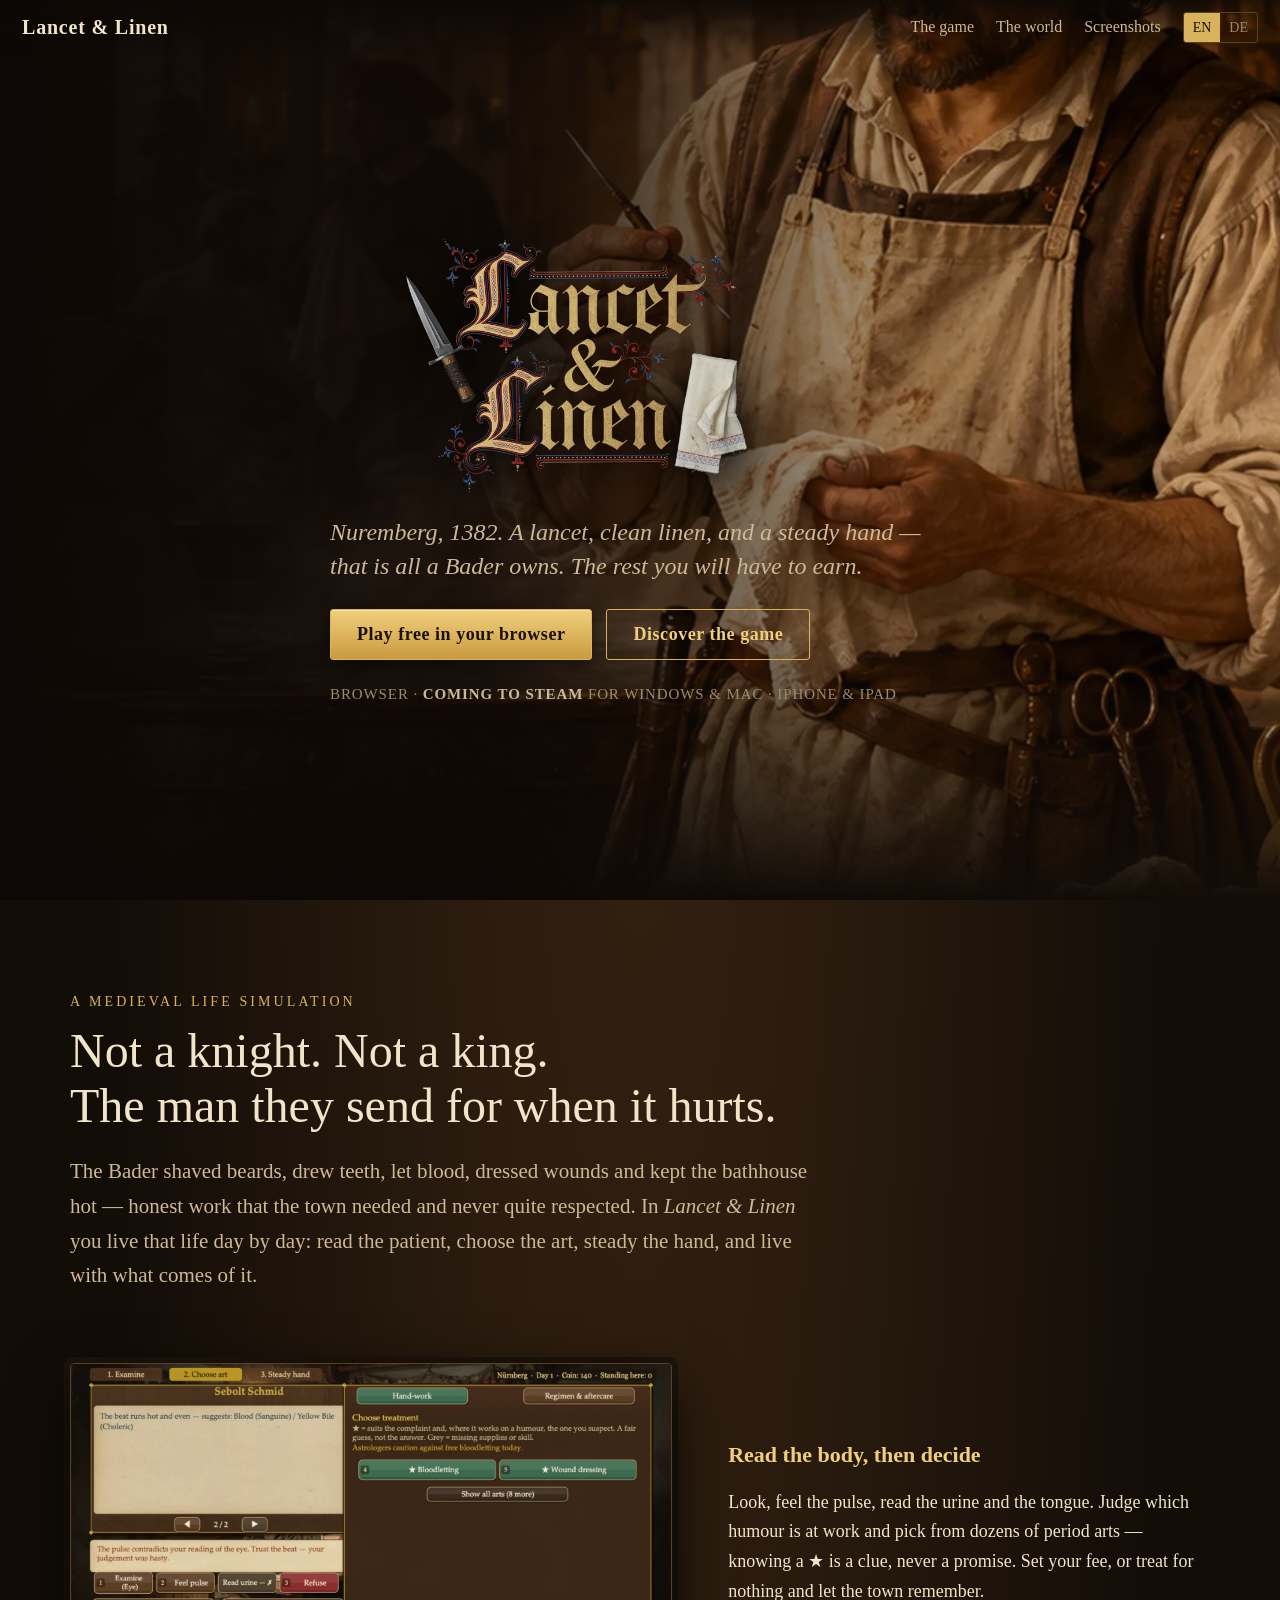
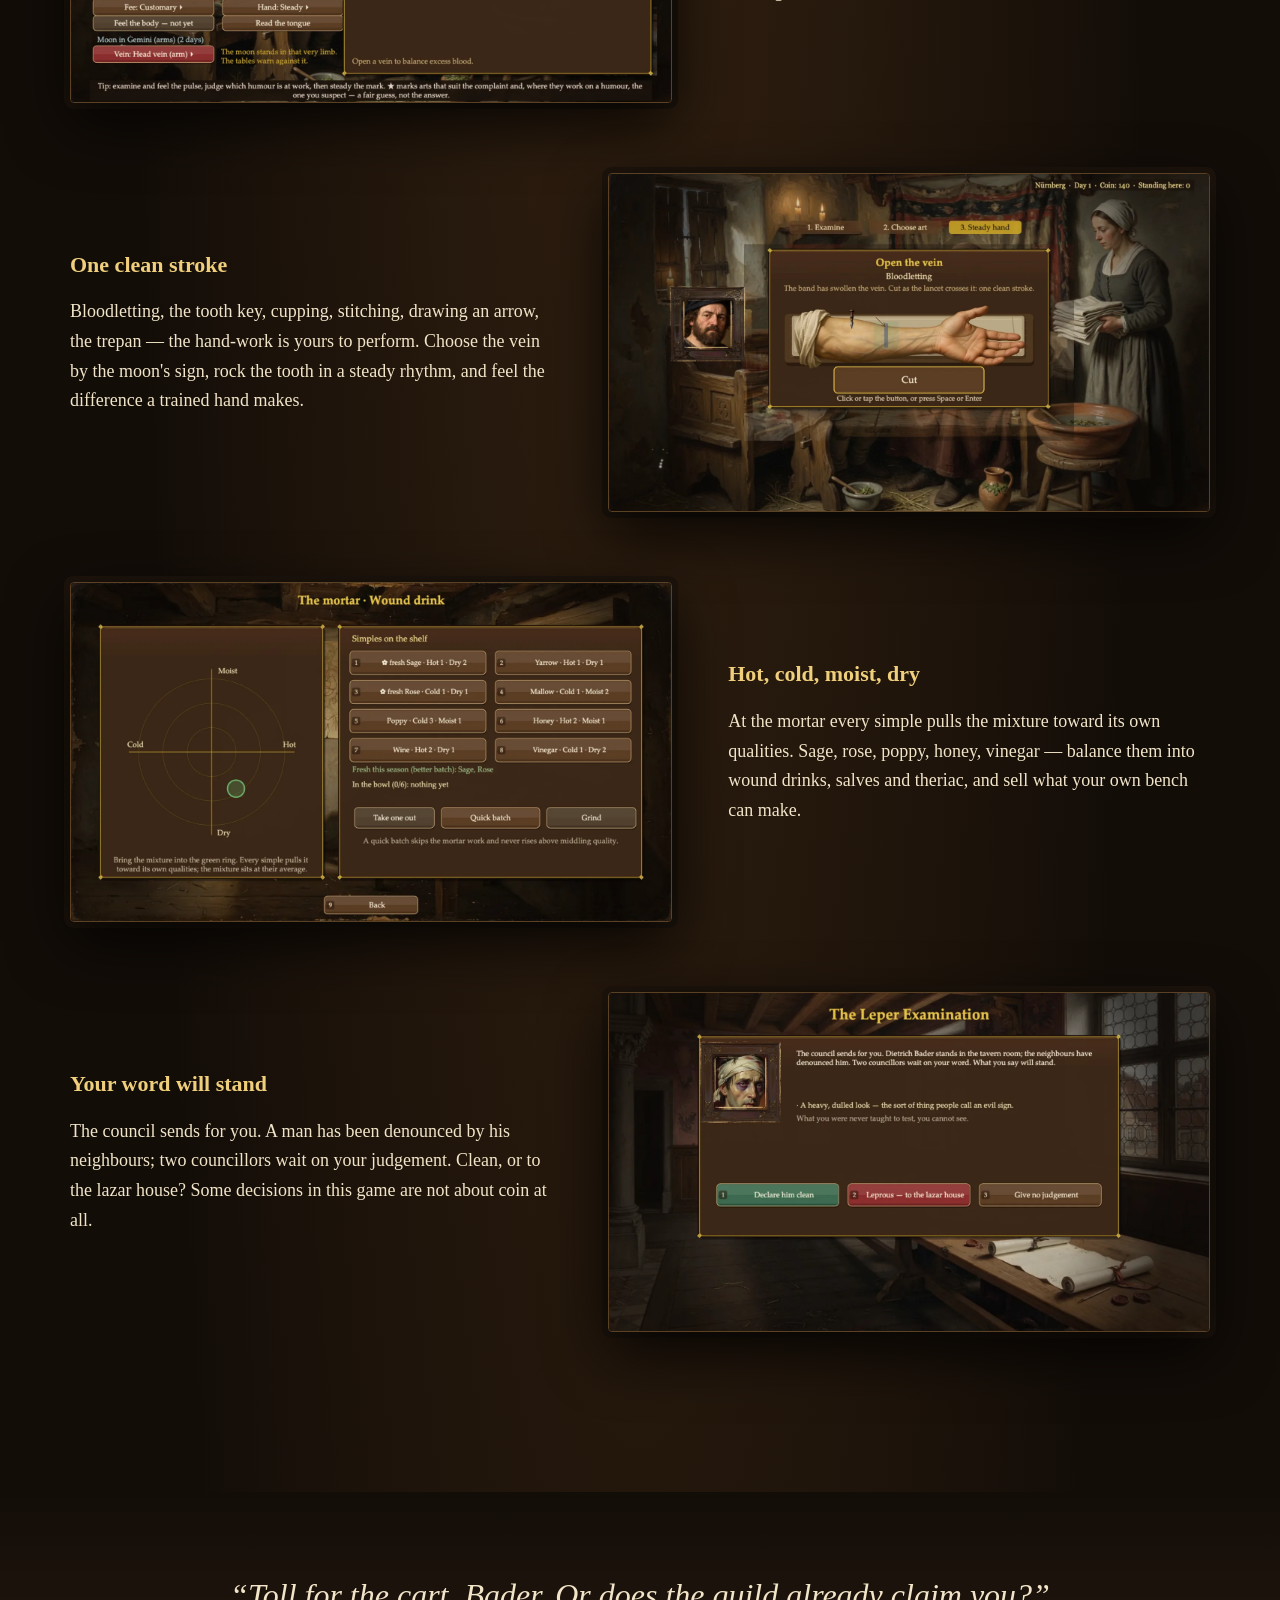
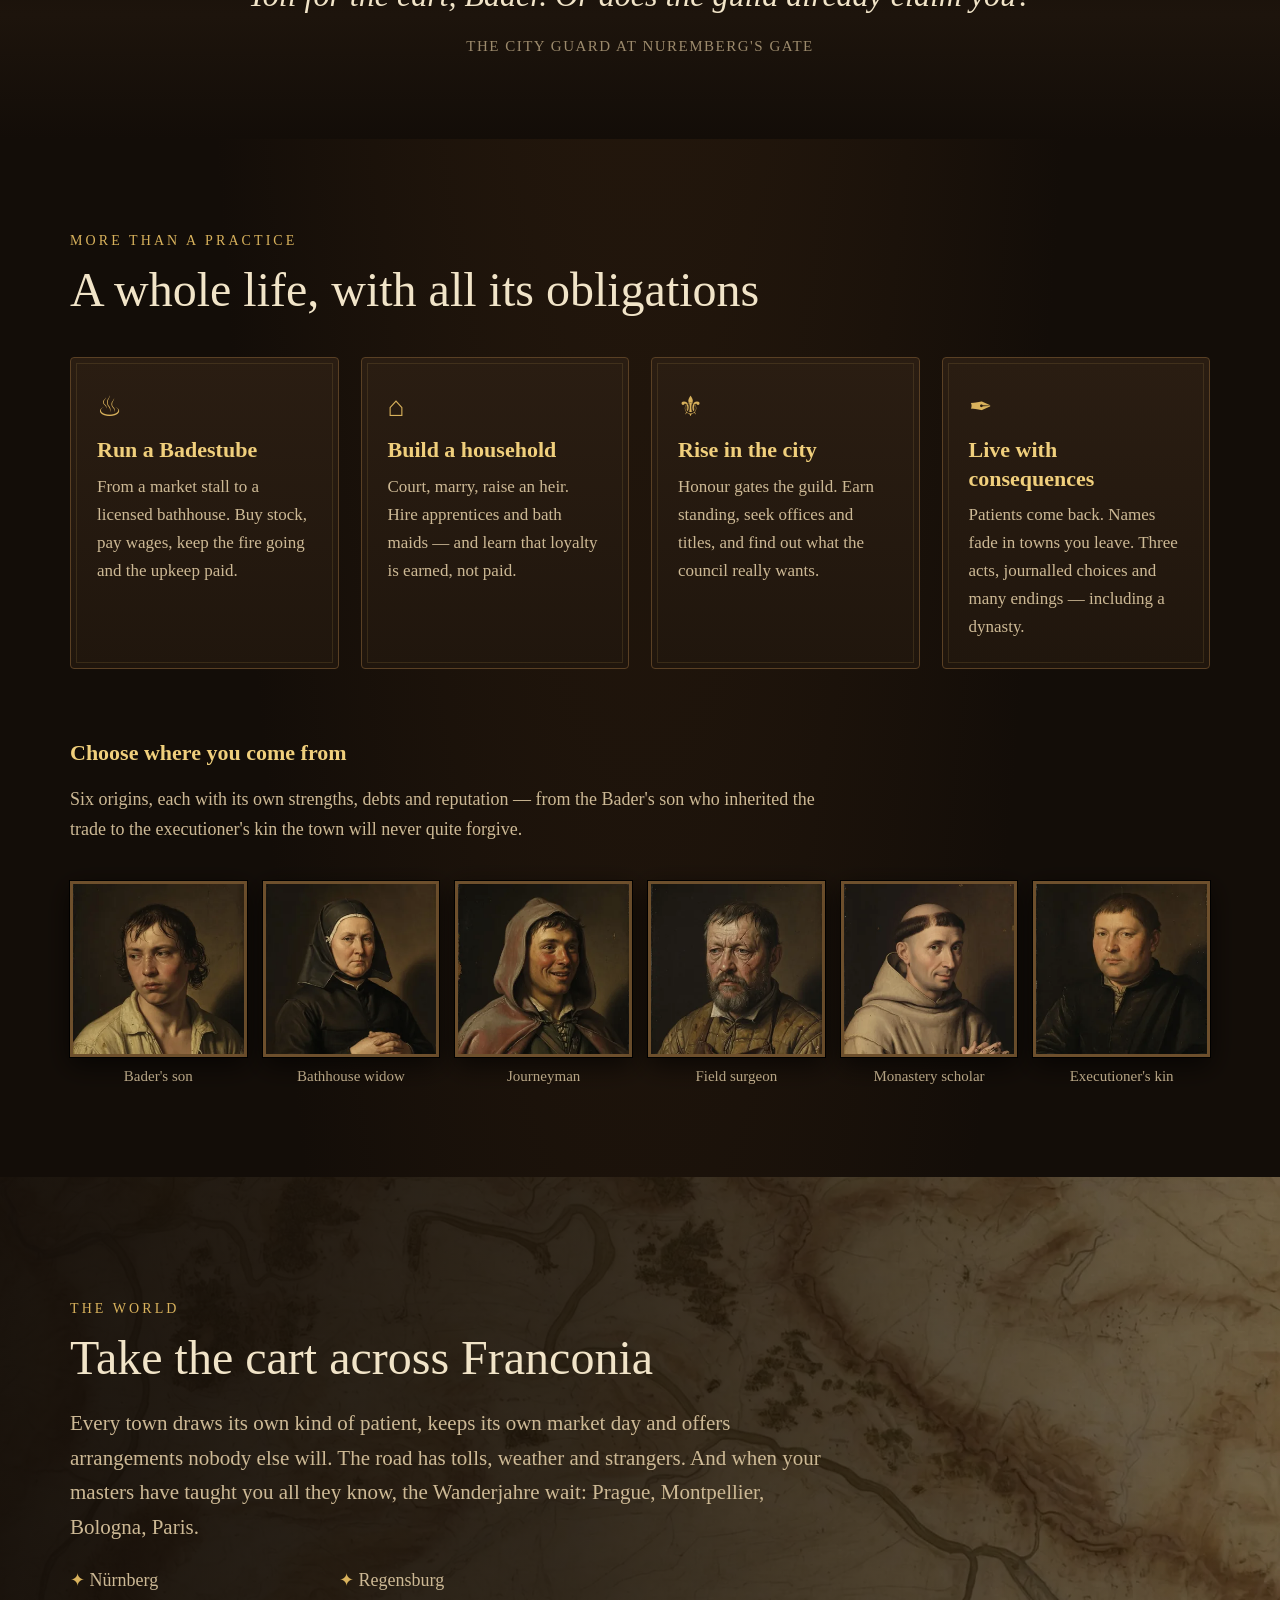
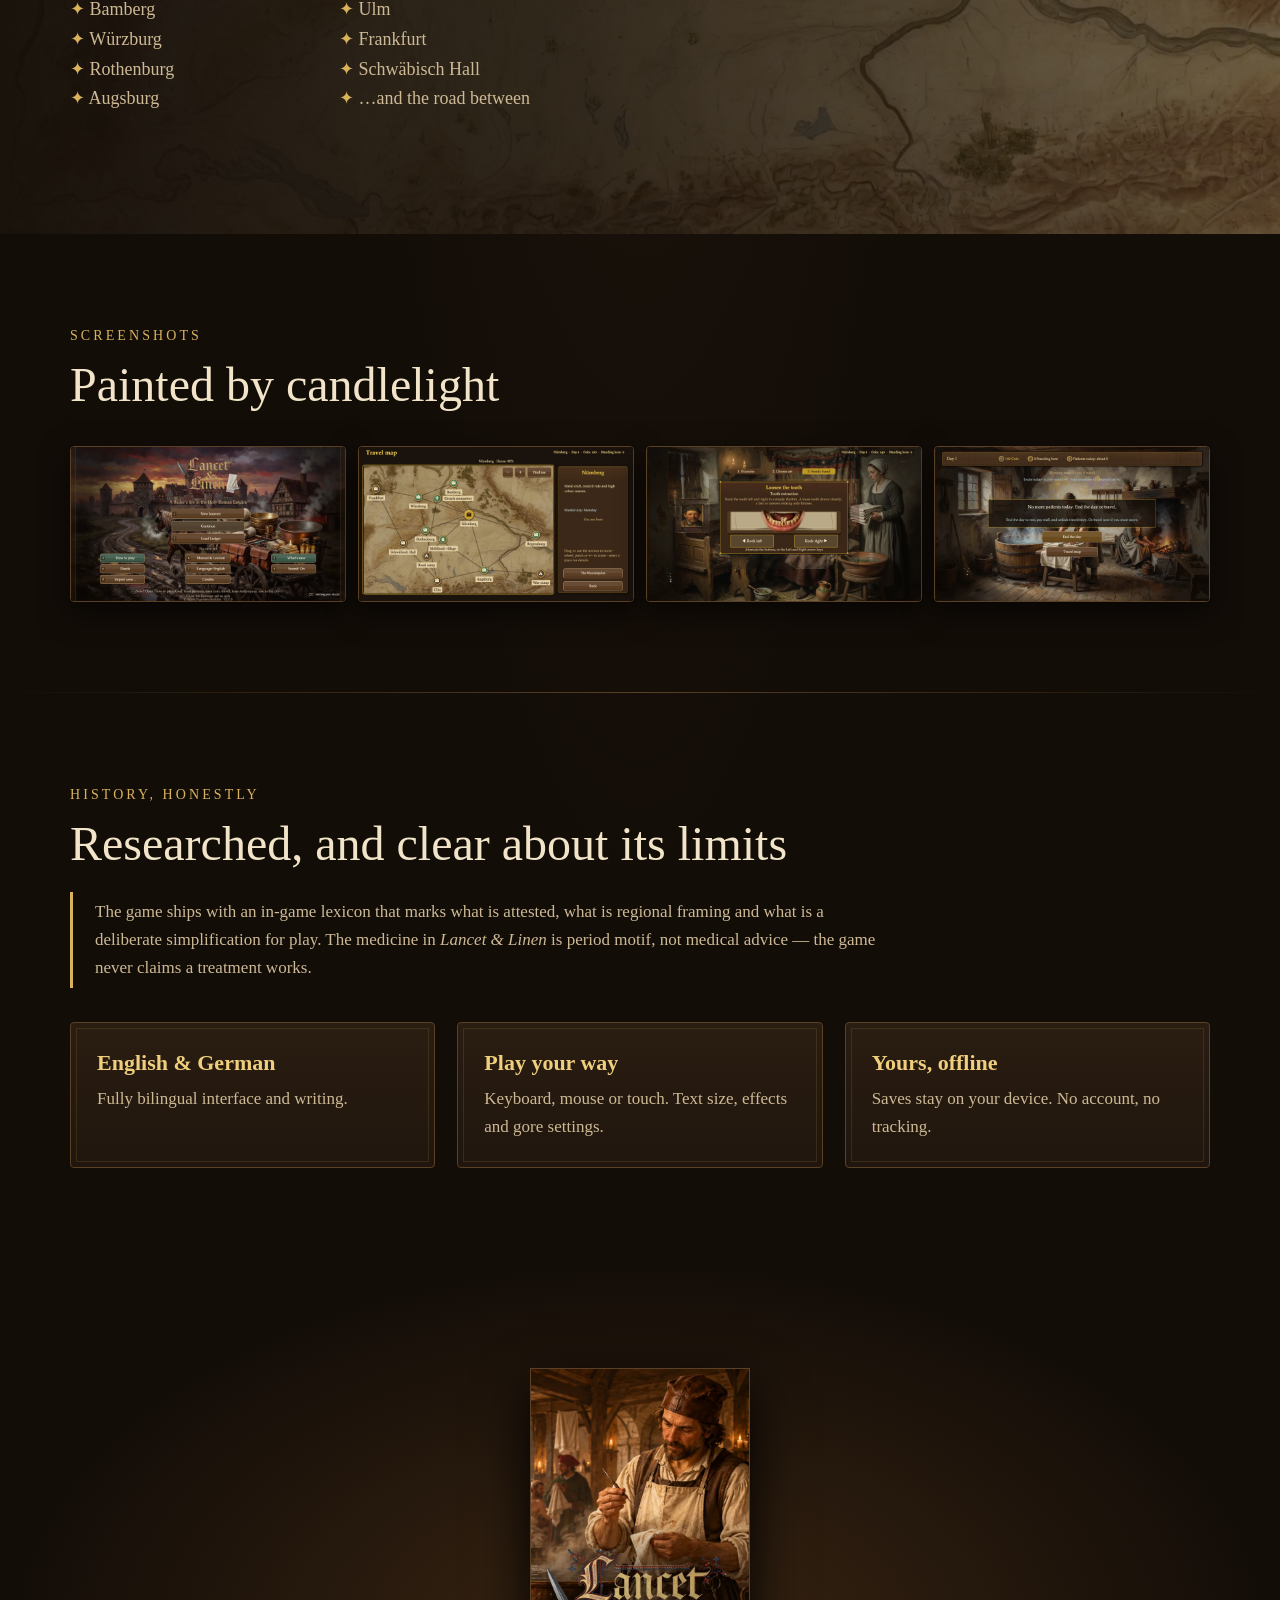
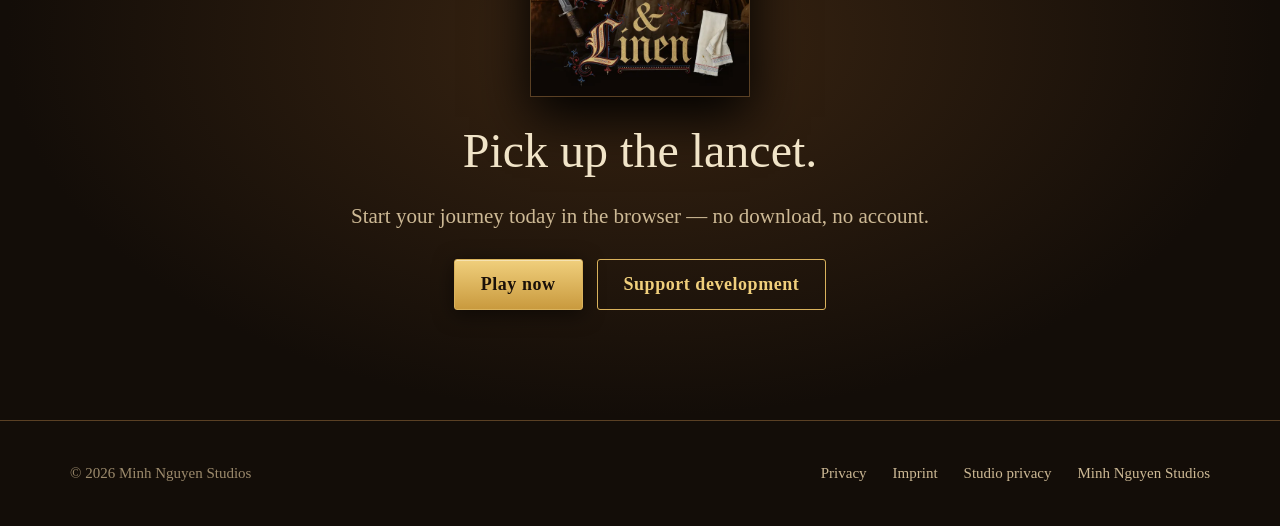
==== index.html @ 542e6963 "Lancet & Linen website: bilingual landing page, privacy, screenshots" ====
<!doctype html>
<html lang="en">
<head>
<meta charset="utf-8">
<meta name="viewport" content="width=device-width,initial-scale=1">
<title>Lancet &amp; Linen — A Bader's life in the Holy Roman Empire</title>
<meta name="description" content="Lancet & Linen is a medieval life and business simulation. Treat patients as a barber-surgeon in 1382, run a bathhouse, travel Franconia, build a household and rise in the city.">
<meta name="theme-color" content="#130d08">
<link rel="canonical" href="https://minh.systems/lancetlinengame/">
<link rel="alternate" hreflang="en" href="https://minh.systems/lancetlinengame/">
<link rel="alternate" hreflang="de" href="https://minh.systems/lancetlinengame/?lang=de">
<meta property="og:type" content="website">
<meta property="og:title" content="Lancet & Linen">
<meta property="og:description" content="A Bader's life in the Holy Roman Empire, 1382. Lancet, linen and a steady hand.">
<meta property="og:image" content="https://minh.systems/lancetlinengame/img/og.jpg">
<meta name="twitter:card" content="summary_large_image">
<link rel="icon" href="favicon.png">
<link rel="apple-touch-icon" href="apple-touch-icon.png">
<link rel="stylesheet" href="style.css">
<script type="application/ld+json">{"@context":"https://schema.org","@type":"VideoGame","name":"Lancet & Linen","alternateName":"Lanzett & Leinen","genre":["Simulation","Strategy"],"gamePlatform":["Web browser","Windows","macOS","iOS"],"inLanguage":["en","de"],"url":"https://minh.systems/lancetlinengame/","image":"https://minh.systems/lancetlinengame/img/og.jpg","author":{"@type":"Organization","name":"Minh Nguyen Studios"}}</script>
<script>(function(){var q=new URLSearchParams(location.search).get('lang');var s=null;try{s=localStorage.getItem('ll-lang')}catch(e){}var l=q||s||((navigator.language||'en').slice(0,2)==='de'?'de':'en');document.documentElement.lang=l==='de'?'de':'en';})();</script>
</head>
<body>

<nav class="nav" id="nav">
  <a class="brand" href="#top">Lancet &amp; Linen</a>
  <a class="l" href="#game"><span data-l="en">The game</span><span data-l="de">Das Spiel</span></a>
  <a class="l" href="#world"><span data-l="en">The world</span><span data-l="de">Die Welt</span></a>
  <a class="l" href="#gallery"><span data-l="en">Screenshots</span><span data-l="de">Bilder</span></a>
  <div class="lang" role="group" aria-label="Language">
    <button type="button" data-set="en">EN</button><button type="button" data-set="de">DE</button>
  </div>
</nav>

<header class="hero" id="top">
  <div class="bg" role="img" aria-label="A barber-surgeon readies his lancet in a steaming medieval bathhouse"></div>
  <div class="wrap">
    <div class="inner">
      <h1 style="margin:0"><img class="logo" src="img/logo.webp" alt="Lancet &amp; Linen" width="900" height="506"></h1>
      <p class="tag">
        <span data-l="en">Nuremberg, 1382. A lancet, clean linen, and a steady hand — that is all a Bader owns. The rest you will have to earn.</span>
        <span data-l="de">Nürnberg, 1382. Ein Lanzett, sauberes Leinen und eine ruhige Hand — mehr besitzt ein Bader nicht. Alles andere musst du dir verdienen.</span>
      </p>
      <div class="cta">
        <a class="btn" href="https://lancetlinen.minh.systems/"><span data-l="en">Play free in your browser</span><span data-l="de">Kostenlos im Browser spielen</span></a>
        <a class="btn ghost" href="#game"><span data-l="en">Discover the game</span><span data-l="de">Mehr erfahren</span></a>
      </div>
      <p class="plat"><span data-l="en">Browser · <b>Coming to Steam</b> for Windows &amp; Mac · iPhone &amp; iPad</span><span data-l="de">Browser · <b>Bald auf Steam</b> für Windows &amp; Mac · iPhone &amp; iPad</span></p>
    </div>
  </div>
</header>

<section id="game">
  <div class="wrap">
    <p class="kicker rv"><span data-l="en">A medieval life simulation</span><span data-l="de">Eine mittelalterliche Lebenssimulation</span></p>
    <h2 class="rv"><span data-l="en">Not a knight. Not a king.<br>The man they send for when it hurts.</span><span data-l="de">Kein Ritter. Kein König.<br>Der, nach dem man ruft, wenn es wehtut.</span></h2>
    <p class="lead rv">
      <span data-l="en">The Bader shaved beards, drew teeth, let blood, dressed wounds and kept the bathhouse hot — honest work that the town needed and never quite respected. In <em>Lancet &amp; Linen</em> you live that life day by day: read the patient, choose the art, steady the hand, and live with what comes of it.</span>
      <span data-l="de">Der Bader schor Bärte, zog Zähne, ließ zur Ader, verband Wunden und hielt die Badestube heiß — ehrliche Arbeit, die die Stadt brauchte und nie ganz achtete. In <em>Lanzett &amp; Leinen</em> lebst du dieses Leben Tag für Tag: den Kranken lesen, die Kunst wählen, die Hand ruhig halten — und mit den Folgen leben.</span>
    </p>

    <div class="row">
      <div class="shot rv"><img src="img/shots/treatment.webp" alt="Examining a patient" loading="lazy" width="1600" height="900"></div>
      <div class="rv">
        <h3><span data-l="en">Read the body, then decide</span><span data-l="de">Erst den Körper lesen, dann entscheiden</span></h3>
        <p><span data-l="en">Look, feel the pulse, read the urine and the tongue. Judge which humour is at work and pick from dozens of period arts — knowing a ★ is a clue, never a promise. Set your fee, or treat for nothing and let the town remember.</span><span data-l="de">Schau hin, fühl den Puls, lies Harn und Zunge. Beurteile, welcher Saft wirkt, und wähle aus Dutzenden zeitgenössischer Künste — ein ★ ist ein Hinweis, kein Versprechen. Nenne deinen Lohn oder hilf umsonst, und die Stadt merkt es sich.</span></p>
      </div>
    </div>

    <div class="row flip">
      <div class="shot rv"><img src="img/shots/vein.webp" alt="The bloodletting procedure" loading="lazy" width="1600" height="900"></div>
      <div class="rv">
        <h3><span data-l="en">One clean stroke</span><span data-l="de">Ein sauberer Schnitt</span></h3>
        <p><span data-l="en">Bloodletting, the tooth key, cupping, stitching, drawing an arrow, the trepan — the hand-work is yours to perform. Choose the vein by the moon's sign, rock the tooth in a steady rhythm, and feel the difference a trained hand makes.</span><span data-l="de">Aderlass, Zahnschlüssel, Schröpfen, Nähen, Pfeilziehen, Trepanation — die Handarbeit führst du selbst aus. Wähle die Ader nach dem Stand des Mondes, wiege den Zahn im ruhigen Takt und spüre, was eine geübte Hand ausmacht.</span></p>
      </div>
    </div>

    <div class="row">
      <div class="shot rv"><img src="img/shots/mortar.webp" alt="Mixing a remedy at the mortar" loading="lazy" width="1600" height="900"></div>
      <div class="rv">
        <h3><span data-l="en">Hot, cold, moist, dry</span><span data-l="de">Warm, kalt, feucht, trocken</span></h3>
        <p><span data-l="en">At the mortar every simple pulls the mixture toward its own qualities. Sage, rose, poppy, honey, vinegar — balance them into wound drinks, salves and theriac, and sell what your own bench can make.</span><span data-l="de">Am Mörser zieht jedes Kraut die Mischung zu seinen eigenen Qualitäten. Salbei, Rose, Mohn, Honig, Essig — bring sie ins Gleichgewicht zu Wundtrank, Salbe und Theriak und verkaufe, was deine eigene Bank hergibt.</span></p>
      </div>
    </div>

    <div class="row flip">
      <div class="shot rv"><img src="img/shots/leper.webp" alt="The leper examination" loading="lazy" width="1600" height="900"></div>
      <div class="rv">
        <h3><span data-l="en">Your word will stand</span><span data-l="de">Dein Wort wird gelten</span></h3>
        <p><span data-l="en">The council sends for you. A man has been denounced by his neighbours; two councillors wait on your judgement. Clean, or to the lazar house? Some decisions in this game are not about coin at all.</span><span data-l="de">Der Rat lässt dich holen. Die Nachbarn haben einen Mann angezeigt; zwei Ratsherren warten auf dein Urteil. Rein — oder ins Siechenhaus? Manche Entscheidungen in diesem Spiel haben mit Münzen nichts zu tun.</span></p>
      </div>
    </div>
  </div>
</section>

<div class="quote">
  <div class="wrap rv">
    <p><span data-l="en">“Toll for the cart, Bader. Or does the guild already claim you?”</span><span data-l="de">„Zoll für den Karren, Bader. Oder hat dich die Zunft schon?“</span></p>
    <cite><span data-l="en">The city guard at Nuremberg's gate</span><span data-l="de">Die Stadtwache am Nürnberger Tor</span></cite>
  </div>
</div>

<section>
  <div class="wrap">
    <p class="kicker rv"><span data-l="en">More than a practice</span><span data-l="de">Mehr als eine Praxis</span></p>
    <h2 class="rv"><span data-l="en">A whole life, with all its obligations</span><span data-l="de">Ein ganzes Leben, mit allen Pflichten</span></h2>
    <div class="pillars">
      <div class="pillar rv"><div class="ic">♨</div><h3><span data-l="en">Run a Badestube</span><span data-l="de">Führe eine Badestube</span></h3><p><span data-l="en">From a market stall to a licensed bathhouse. Buy stock, pay wages, keep the fire going and the upkeep paid.</span><span data-l="de">Vom Marktstand zur zugelassenen Badestube. Ware kaufen, Löhne zahlen, das Feuer am Brennen und die Unterhaltskosten im Griff halten.</span></p></div>
      <div class="pillar rv"><div class="ic">⌂</div><h3><span data-l="en">Build a household</span><span data-l="de">Gründe einen Haushalt</span></h3><p><span data-l="en">Court, marry, raise an heir. Hire apprentices and bath maids — and learn that loyalty is earned, not paid.</span><span data-l="de">Werben, heiraten, einen Erben großziehen. Lehrlinge und Bademägde einstellen — und lernen, dass Treue verdient und nicht bezahlt wird.</span></p></div>
      <div class="pillar rv"><div class="ic">⚜</div><h3><span data-l="en">Rise in the city</span><span data-l="de">Steig in der Stadt auf</span></h3><p><span data-l="en">Honour gates the guild. Earn standing, seek offices and titles, and find out what the council really wants.</span><span data-l="de">Ehre öffnet die Zunft. Gewinne Ansehen, bewirb dich um Ämter und Titel und finde heraus, was der Rat wirklich will.</span></p></div>
      <div class="pillar rv"><div class="ic">✒</div><h3><span data-l="en">Live with consequences</span><span data-l="de">Lebe mit den Folgen</span></h3><p><span data-l="en">Patients come back. Names fade in towns you leave. Three acts, journalled choices and many endings — including a dynasty.</span><span data-l="de">Patienten kommen wieder. Dein Name verblasst in Städten, die du verlässt. Drei Akte, festgehaltene Entscheidungen und viele Enden — bis hin zur Dynastie.</span></p></div>
    </div>

    <h3 class="rv" style="margin-top:70px"><span data-l="en">Choose where you come from</span><span data-l="de">Wähle, woher du kommst</span></h3>
    <p class="rv" style="color:var(--ink-soft);max-width:760px"><span data-l="en">Six origins, each with its own strengths, debts and reputation — from the Bader's son who inherited the trade to the executioner's kin the town will never quite forgive.</span><span data-l="de">Sechs Herkünfte mit eigenen Stärken, Schulden und eigenem Ruf — vom Badersohn, der das Handwerk geerbt hat, bis zur Henkersverwandtschaft, der die Stadt nie ganz verzeiht.</span></p>
    <div class="origins">
      <div class="origin rv"><img src="img/port/bader_son.webp" alt="" loading="lazy"><span data-l="en">Bader's son</span><span data-l="de">Badersohn</span></div>
      <div class="origin rv"><img src="img/port/bath_widow.webp" alt="" loading="lazy"><span data-l="en">Bathhouse widow</span><span data-l="de">Baderwitwe</span></div>
      <div class="origin rv"><img src="img/port/journeyman.webp" alt="" loading="lazy"><span data-l="en">Journeyman</span><span data-l="de">Wandergeselle</span></div>
      <div class="origin rv"><img src="img/port/field_surgeon.webp" alt="" loading="lazy"><span data-l="en">Field surgeon</span><span data-l="de">Feldscher</span></div>
      <div class="origin rv"><img src="img/port/monastery_scholar.webp" alt="" loading="lazy"><span data-l="en">Monastery scholar</span><span data-l="de">Klosterschüler</span></div>
      <div class="origin rv"><img src="img/port/executioner_kin.webp" alt="" loading="lazy"><span data-l="en">Executioner's kin</span><span data-l="de">Henkerssippe</span></div>
    </div>
  </div>
</section>

<div class="band" id="world">
  <div class="wrap rv">
    <p class="kicker"><span data-l="en">The world</span><span data-l="de">Die Welt</span></p>
    <h2><span data-l="en">Take the cart across Franconia</span><span data-l="de">Mit dem Karren durch Franken</span></h2>
    <p class="lead"><span data-l="en">Every town draws its own kind of patient, keeps its own market day and offers arrangements nobody else will. The road has tolls, weather and strangers. And when your masters have taught you all they know, the Wanderjahre wait: Prague, Montpellier, Bologna, Paris.</span><span data-l="de">Jede Stadt zieht ihre eigenen Kranken an, hat ihren eigenen Markttag und bietet Abmachungen, die es sonst nirgends gibt. Die Straße hat Zölle, Wetter und Fremde. Und wenn deine Meister dir alles beigebracht haben, warten die Wanderjahre: Prag, Montpellier, Bologna, Paris.</span></p>
    <ul>
      <li>Nürnberg</li><li>Bamberg</li><li>Würzburg</li><li>Rothenburg</li><li>Augsburg</li><li>Regensburg</li><li>Ulm</li><li>Frankfurt</li><li>Schwäbisch Hall</li><li><span data-l="en">…and the road between</span><span data-l="de">…und die Straße dazwischen</span></li>
    </ul>
  </div>
</div>

<section id="gallery">
  <div class="wrap">
    <p class="kicker rv"><span data-l="en">Screenshots</span><span data-l="de">Bilder aus dem Spiel</span></p>
    <h2 class="rv"><span data-l="en">Painted by candlelight</span><span data-l="de">Bei Kerzenlicht gemalt</span></h2>
    <div class="gallery">
      <div class="shot rv"><img src="img/shots/menu.webp" alt="Title screen" loading="lazy"></div>
      <div class="shot rv"><img src="img/shots/map.webp" alt="Travel map" loading="lazy"></div>
      <div class="shot rv"><img src="img/shots/tooth.webp" alt="Tooth extraction" loading="lazy"></div>
      <div class="shot rv"><img src="img/shots/bath.webp" alt="The bathhouse" loading="lazy"></div>
    </div>
  </div>
</section>

<hr class="rule">

<section>
  <div class="wrap">
    <p class="kicker rv"><span data-l="en">History, honestly</span><span data-l="de">Geschichte, ehrlich erzählt</span></p>
    <h2 class="rv"><span data-l="en">Researched, and clear about its limits</span><span data-l="de">Recherchiert — und offen über die Grenzen</span></h2>
    <p class="note rv"><span data-l="en">The game ships with an in-game lexicon that marks what is attested, what is regional framing and what is a deliberate simplification for play. The medicine in <em>Lancet &amp; Linen</em> is period motif, not medical advice — the game never claims a treatment works.</span><span data-l="de">Im Spiel steckt ein Lexikon, das kennzeichnet, was belegt ist, was regionale Einordnung und was bewusste Vereinfachung fürs Spiel. Die Medizin in <em>Lanzett &amp; Leinen</em> ist zeitgenössisches Motiv, kein ärztlicher Rat — das Spiel behauptet nie, dass eine Behandlung wirkt.</span></p>
    <div class="pillars" style="margin-top:34px">
      <div class="pillar rv"><h3><span data-l="en">English &amp; German</span><span data-l="de">Deutsch &amp; Englisch</span></h3><p><span data-l="en">Fully bilingual interface and writing.</span><span data-l="de">Oberfläche und Texte komplett zweisprachig.</span></p></div>
      <div class="pillar rv"><h3><span data-l="en">Play your way</span><span data-l="de">Spiel, wie du willst</span></h3><p><span data-l="en">Keyboard, mouse or touch. Text size, effects and gore settings.</span><span data-l="de">Tastatur, Maus oder Touch. Einstellbare Textgröße, Effekte und Blutdarstellung.</span></p></div>
      <div class="pillar rv"><h3><span data-l="en">Yours, offline</span><span data-l="de">Deins, offline</span></h3><p><span data-l="en">Saves stay on your device. No account, no tracking.</span><span data-l="de">Spielstände bleiben auf deinem Gerät. Kein Konto, kein Tracking.</span></p></div>
    </div>
  </div>
</section>

<section class="final">
  <div class="wrap rv">
    <img src="img/capsule.webp" alt="Lancet &amp; Linen" width="600" height="900" loading="lazy">
    <h2><span data-l="en">Pick up the lancet.</span><span data-l="de">Nimm das Lanzett.</span></h2>
    <p class="lead" style="margin:0 auto"><span data-l="en">Start your journey today in the browser — no download, no account.</span><span data-l="de">Beginne deine Reise heute im Browser — ohne Download, ohne Konto.</span></p>
    <div class="cta">
      <a class="btn" href="https://lancetlinen.minh.systems/"><span data-l="en">Play now</span><span data-l="de">Jetzt spielen</span></a>
      <a class="btn ghost" href="https://www.paypal.com/donate/?business=mip%40gmx.biz&amp;currency_code=EUR"><span data-l="en">Support development</span><span data-l="de">Entwicklung unterstützen</span></a>
    </div>
  </div>
</section>

<footer>
  <div class="wrap">
    <span class="sp">© 2026 Minh Nguyen Studios</span>
    <a href="privacy.html"><span data-l="en">Privacy</span><span data-l="de">Datenschutz</span></a>
    <a href="https://minh.systems/impressum/"><span data-l="en">Imprint</span><span data-l="de">Impressum</span></a>
    <a href="https://minh.systems/datenschutz/"><span data-l="en">Studio privacy</span><span data-l="de">Datenschutz Studio</span></a>
    <a href="https://minh.systems/">Minh Nguyen Studios</a>
  </div>
</footer>

<div class="lb" id="lb"><img alt=""></div>
<script src="site.js"></script>
</body>
</html>
---- style.css ----
:root{
  --ink:#f1e4c8; --ink-soft:#cdb995; --ink-dim:#9c8a6c;
  --bg:#130d08; --bg2:#1d140c; --panel:#2a1d12; --line:#5a4024;
  --gold:#d9b25c; --gold-hi:#f0cf7c; --blood:#8e2b22; --sea:#a8c0c4;
  --serif:"Iowan Old Style","Palatino Linotype",Palatino,"Book Antiqua",Georgia,serif;
  --display:"Iowan Old Style",Palatino,"Palatino Linotype",Georgia,serif;
}
*{box-sizing:border-box}
html{scroll-behavior:smooth}
body{margin:0;background:var(--bg);color:var(--ink);font:18px/1.65 var(--serif);
  background-image:radial-gradient(ellipse at 50% -10%,#3a2512 0,transparent 60%);}
img{max-width:100%;height:auto;display:block}
a{color:var(--gold-hi)}
a:hover{color:#fff}
.wrap{max-width:1180px;margin:0 auto;padding:0 20px}

/* language */
html[lang="de"] [data-l="en"], html[lang="en"] [data-l="de"]{display:none!important}

/* nav */
.nav{position:fixed;inset:0 0 auto;z-index:20;display:flex;align-items:center;gap:22px;
  padding:12px 22px;background:linear-gradient(#0d0805e6,#0d080500);transition:background .3s}
.nav.solid{background:#0d0805f2;box-shadow:0 1px 0 var(--line)}
.nav .brand{font:600 20px var(--display);color:var(--ink);text-decoration:none;letter-spacing:.04em;margin-right:auto}
.nav a.l{color:var(--ink-soft);text-decoration:none;font-size:16px}
.nav a.l:hover{color:var(--gold-hi)}
.lang{display:flex;border:1px solid var(--line);border-radius:3px;overflow:hidden}
.lang button{all:unset;cursor:pointer;padding:3px 9px;font-size:14px;color:var(--ink-dim)}
.lang button[aria-pressed="true"]{background:var(--gold);color:#1a1009}
@media(max-width:760px){.nav a.l{display:none}}

/* hero */
.hero{position:relative;min-height:100vh;min-height:100svh;display:flex;align-items:center;overflow:hidden}
.hero .bg{position:absolute;inset:0;background:url(img/hero.webp) 85% 30%/cover no-repeat;transform:scale(1.04);animation:drift 30s ease-in-out infinite alternate}
.hero:after{content:"";position:absolute;inset:0;background:
  linear-gradient(90deg,#0d0805 0,#0d0805e6 38%,#0d080566 66%,#0d080520),
  linear-gradient(0deg,var(--bg) 0,transparent 30%)}
@keyframes drift{to{transform:scale(1.1) translateX(-1.5%)}}
@media(prefers-reduced-motion:reduce){.hero .bg{animation:none}}
.hero .inner{position:relative;z-index:2;max-width:620px;padding:110px 0 70px}
.hero .logo{width:min(520px,100%);margin:0 0 6px -14px;filter:drop-shadow(0 6px 24px #000)}
.tag{font:italic 24px/1.4 var(--display);color:var(--ink-soft);margin:0 0 26px}
.cta{display:flex;flex-wrap:wrap;gap:14px;align-items:center}
.btn{display:inline-block;padding:14px 26px;border:1px solid var(--gold);color:#1a1009;background:linear-gradient(#f0cf7c,#c99a3e);
  text-decoration:none;font:600 18px var(--display);letter-spacing:.03em;border-radius:3px;box-shadow:0 4px 20px #0008,inset 0 1px #fff6}
.btn:hover{color:#000;filter:brightness(1.08)}
.btn.ghost{background:transparent;color:var(--gold-hi);box-shadow:none}
.btn.ghost:hover{background:#d9b25c22;color:#fff}
.plat{margin-top:22px;color:var(--ink-dim);font-size:15px;letter-spacing:.06em;text-transform:uppercase}
.plat b{color:var(--ink-soft);font-weight:600}

/* sections */
section{padding:90px 0}
.kicker{font-size:14px;letter-spacing:.22em;text-transform:uppercase;color:var(--gold);margin:0 0 10px}
h2{font:500 clamp(30px,4.4vw,48px)/1.15 var(--display);margin:0 0 20px;color:var(--ink)}
h3{font:600 22px/1.3 var(--display);margin:0 0 8px;color:var(--gold-hi)}
.lead{font-size:21px;color:var(--ink-soft);max-width:760px}
.rule{height:1px;border:0;background:linear-gradient(90deg,transparent,var(--line),transparent);margin:0}

.quote{position:relative;padding:80px 0;text-align:center;background:linear-gradient(#130d08,#1d140c 50%,#130d08)}
.quote p{font:italic clamp(22px,3vw,32px)/1.45 var(--display);max-width:860px;margin:0 auto;color:var(--ink)}
.quote cite{display:block;margin-top:16px;font-style:normal;color:var(--ink-dim);font-size:15px;letter-spacing:.1em;text-transform:uppercase}

/* feature rows */
.row{display:grid;grid-template-columns:1.25fr 1fr;gap:56px;align-items:center;margin:70px 0}
.row.flip{grid-template-columns:1fr 1.25fr}
.row.flip .shot{order:2}
.shot{border:1px solid var(--line);border-radius:4px;overflow:hidden;box-shadow:0 20px 60px #000c,0 0 0 6px #1d140c;cursor:zoom-in;background:#000}
.shot img{transition:transform .6s}
.shot:hover img{transform:scale(1.025)}
@media(max-width:860px){.row,.row.flip{grid-template-columns:1fr;gap:24px;margin:50px 0}.row.flip .shot{order:0}}

/* pillars */
.pillars{display:grid;grid-template-columns:repeat(auto-fit,minmax(240px,1fr));gap:22px;margin-top:40px}
.pillar{background:linear-gradient(#2a1d12,#20160d);border:1px solid var(--line);padding:26px;border-radius:4px;position:relative}
.pillar:before{content:"";position:absolute;inset:5px;border:1px solid #d9b25c22;pointer-events:none}
.pillar .ic{font-size:28px;color:var(--gold);margin-bottom:6px}
.pillar p{margin:0;color:var(--ink-soft);font-size:17px}

/* origins */
.origins{display:grid;grid-template-columns:repeat(6,1fr);gap:16px;margin-top:36px}
.origin{text-align:center}
.origin img{border:3px solid #6d4c26;outline:1px solid #000;box-shadow:0 8px 24px #000a;aspect-ratio:1;object-fit:cover;width:100%;filter:sepia(.15)}
.origin span{display:block;margin-top:10px;font-size:15px;color:var(--ink-soft);line-height:1.3}
@media(max-width:860px){.origins{grid-template-columns:repeat(3,1fr)}}

/* map band */
.band{position:relative;padding:120px 0;background:url(img/map_bg_expanded.webp) center/cover}
.band:before{content:"";position:absolute;inset:0;background:linear-gradient(90deg,#130d08f2 0,#130d08cc 45%,#130d0866)}
.band .wrap{position:relative}
.band ul{list-style:none;padding:0;margin:20px 0 0;columns:2;max-width:520px;color:var(--ink-soft)}
.band li:before{content:"✦ ";color:var(--gold)}

/* gallery */
.gallery{display:grid;grid-template-columns:repeat(4,1fr);gap:12px;margin-top:34px}
.gallery .shot{box-shadow:0 10px 30px #000a}
@media(max-width:860px){.gallery{grid-template-columns:repeat(2,1fr)}}

/* history note */
.note{border-left:3px solid var(--gold);padding:6px 0 6px 22px;color:var(--ink-soft);max-width:820px;font-size:17px}

/* final cta */
.final{text-align:center;padding:110px 0;background:radial-gradient(ellipse at center,#3a2512 0,var(--bg) 70%)}
.final .cta{justify-content:center;margin-top:26px}
.final img{width:min(220px,50%);margin:0 auto 26px;box-shadow:0 20px 50px #000;border:1px solid var(--line)}

footer{padding:40px 0;border-top:1px solid var(--line);color:var(--ink-dim);font-size:15px}
footer .wrap{display:flex;flex-wrap:wrap;gap:12px 26px;align-items:center}
footer a{color:var(--ink-soft);text-decoration:none}
footer a:hover{color:var(--gold-hi)}
footer .sp{margin-right:auto}

/* lightbox */
.lb{position:fixed;inset:0;background:#000e;z-index:50;display:none;align-items:center;justify-content:center;padding:20px;cursor:zoom-out}
.lb.open{display:flex}
.lb img{max-height:92vh;border:1px solid var(--line)}

/* reveal */
.rv{opacity:0;transform:translateY(24px);transition:opacity .8s,transform .8s}
.rv.in{opacity:1;transform:none}
@media(prefers-reduced-motion:reduce){.rv{opacity:1;transform:none}}

/* legal pages */
.doc{max-width:780px;margin:0 auto;padding:120px 20px 80px}
.doc h1{font:500 40px var(--display);margin:0 0 10px}
.doc h2{font-size:26px;margin:36px 0 10px}
.doc p,.doc li{color:var(--ink-soft)}
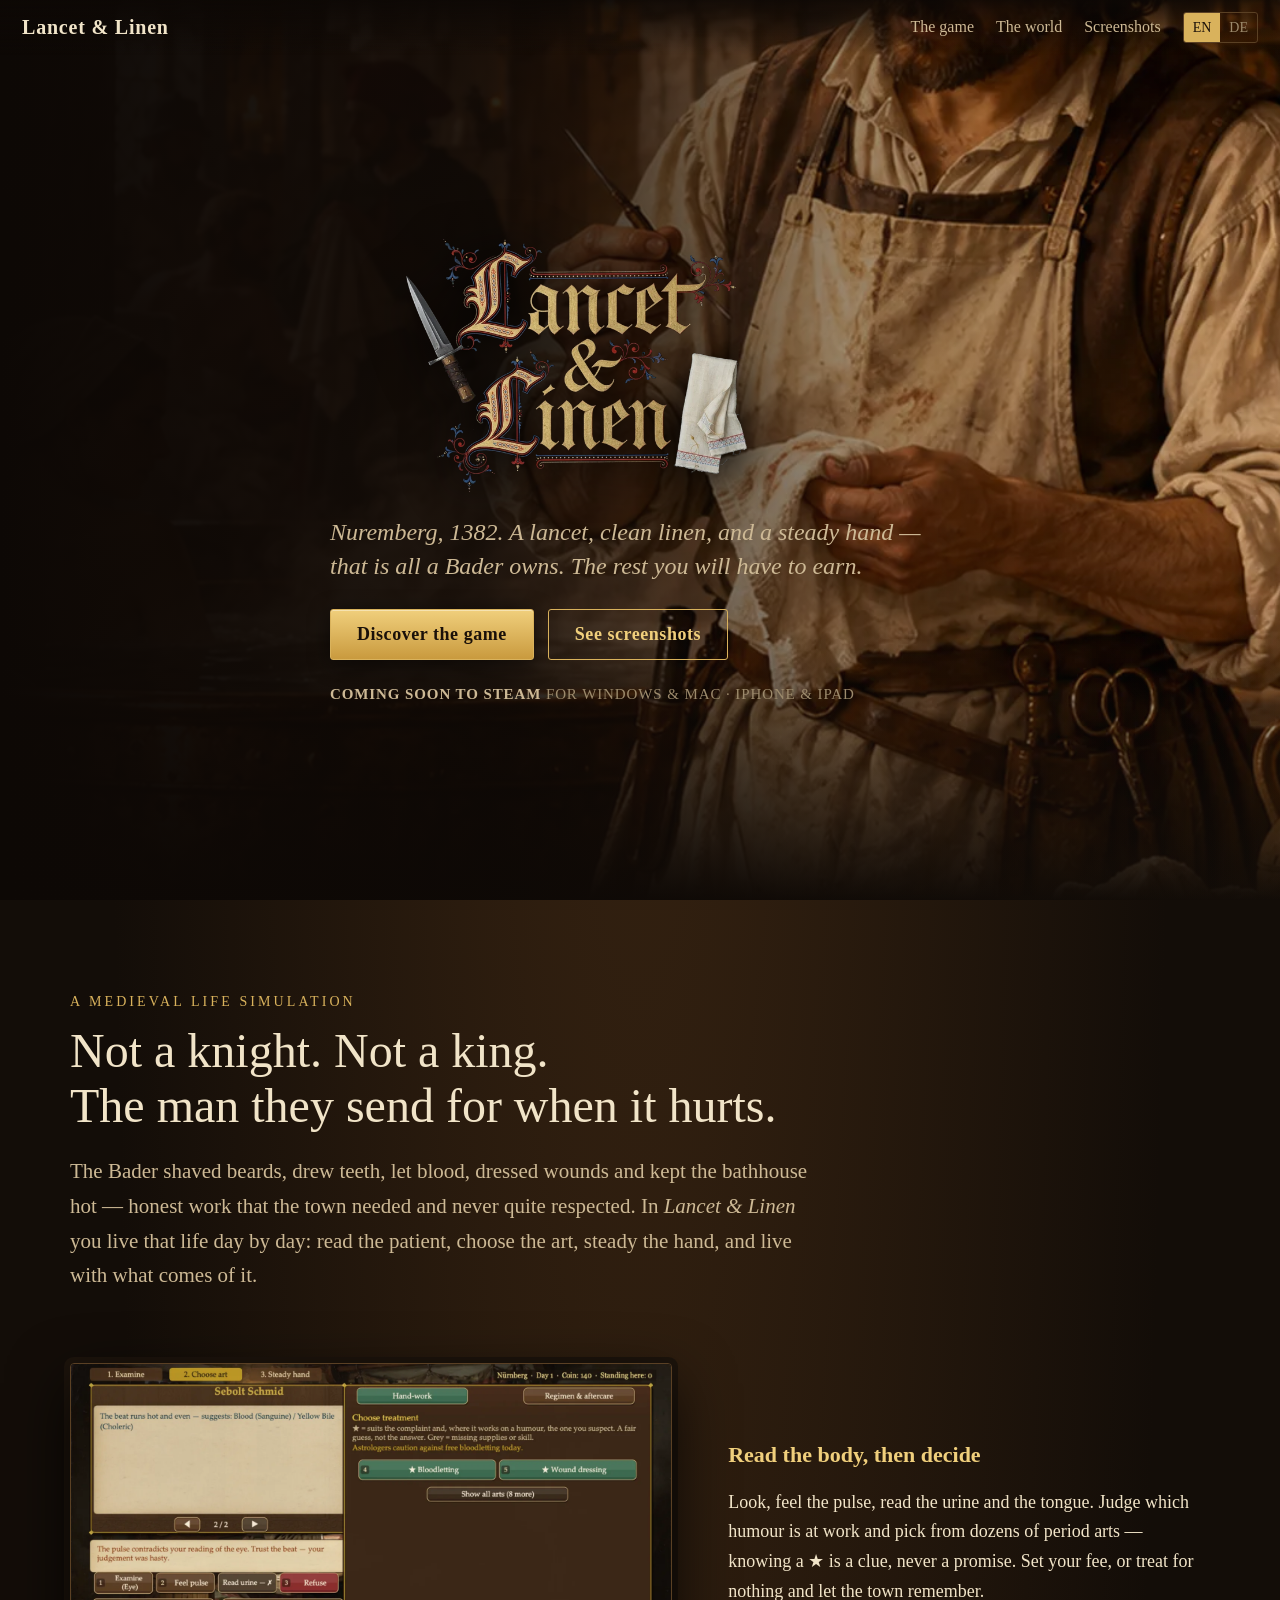
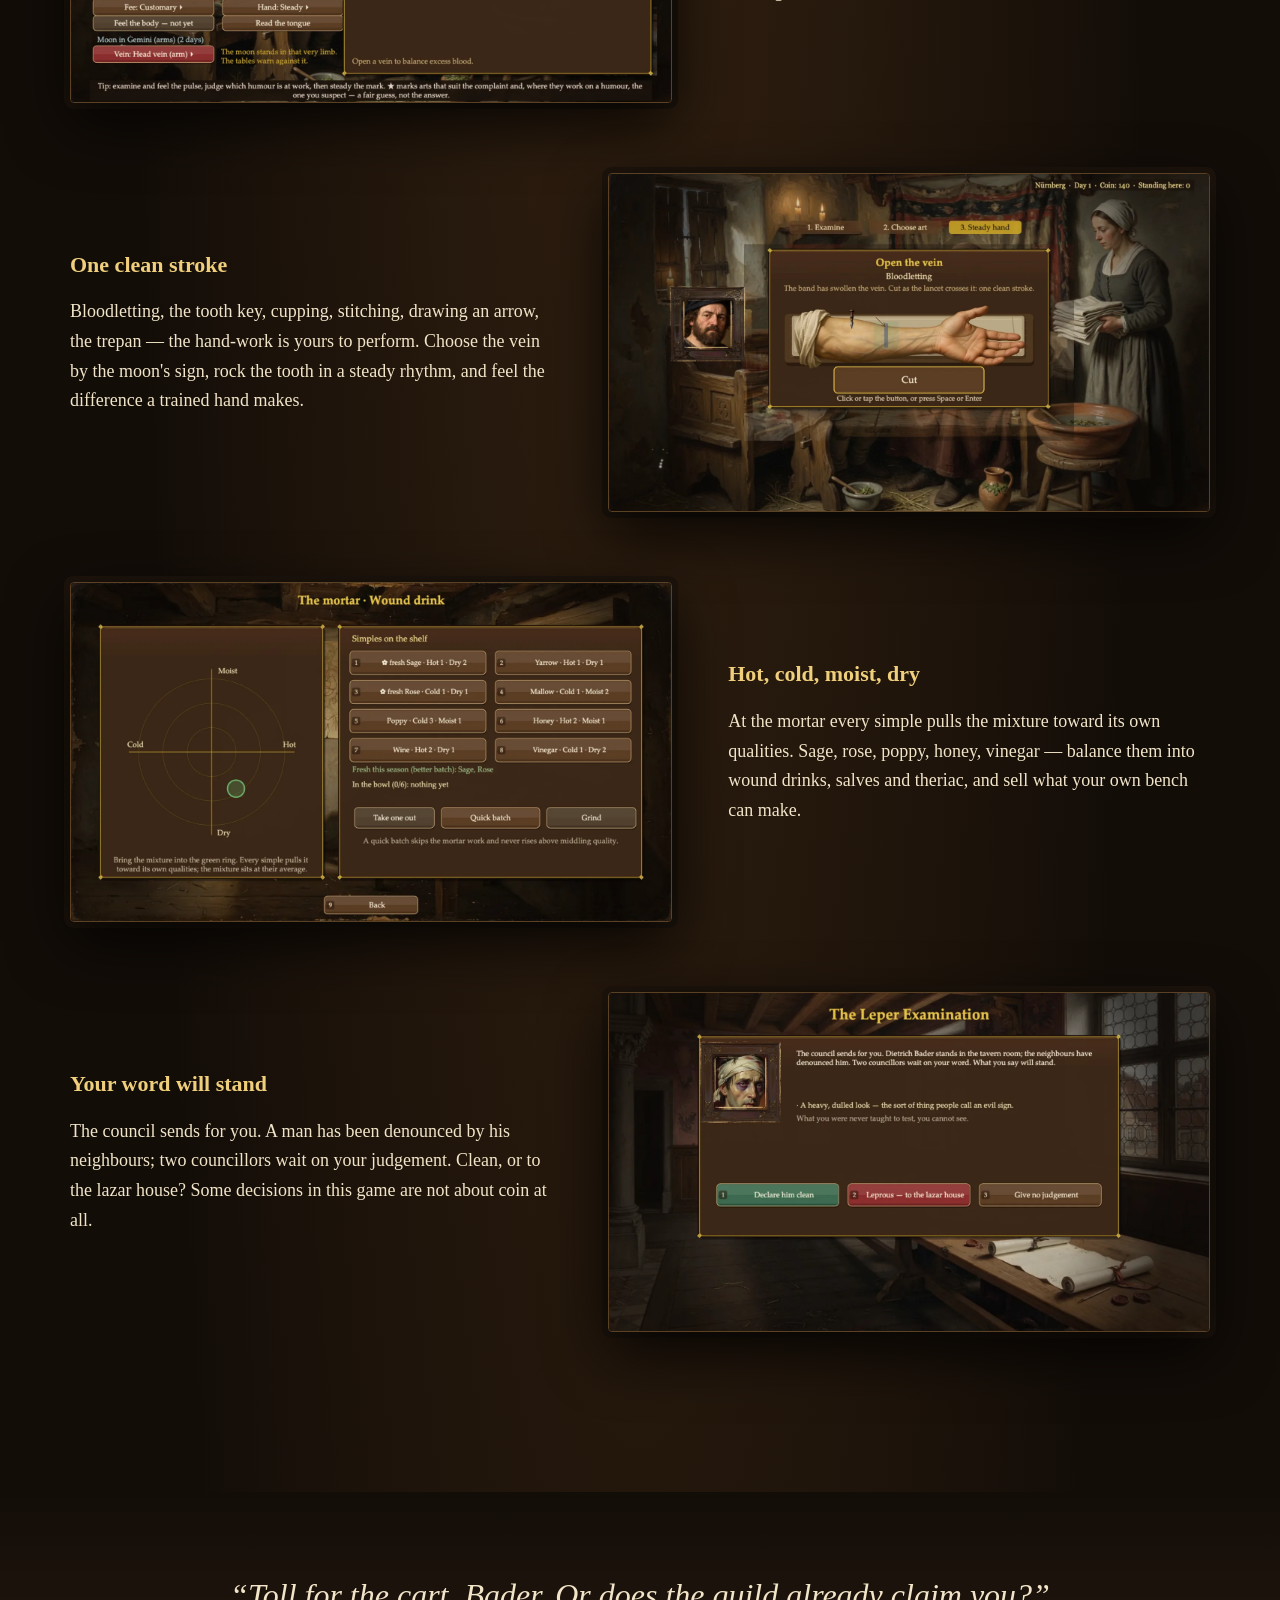
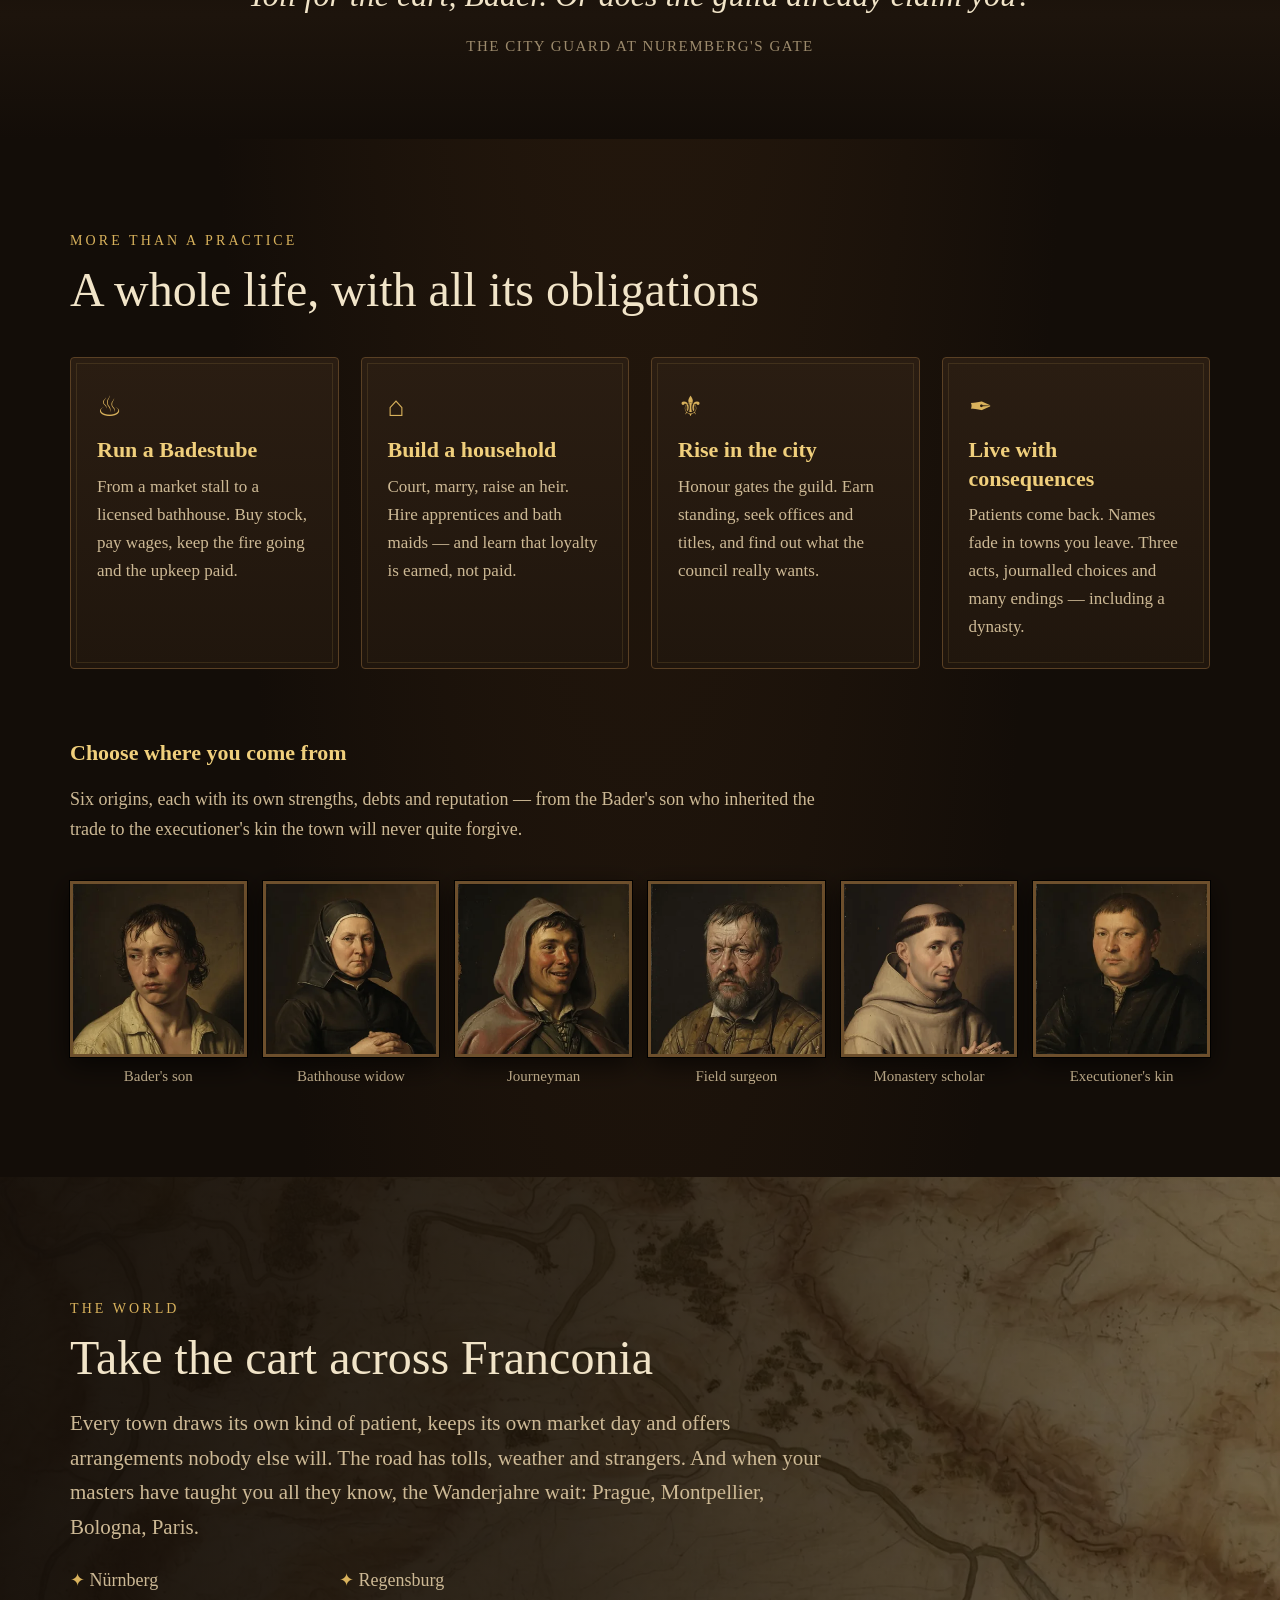
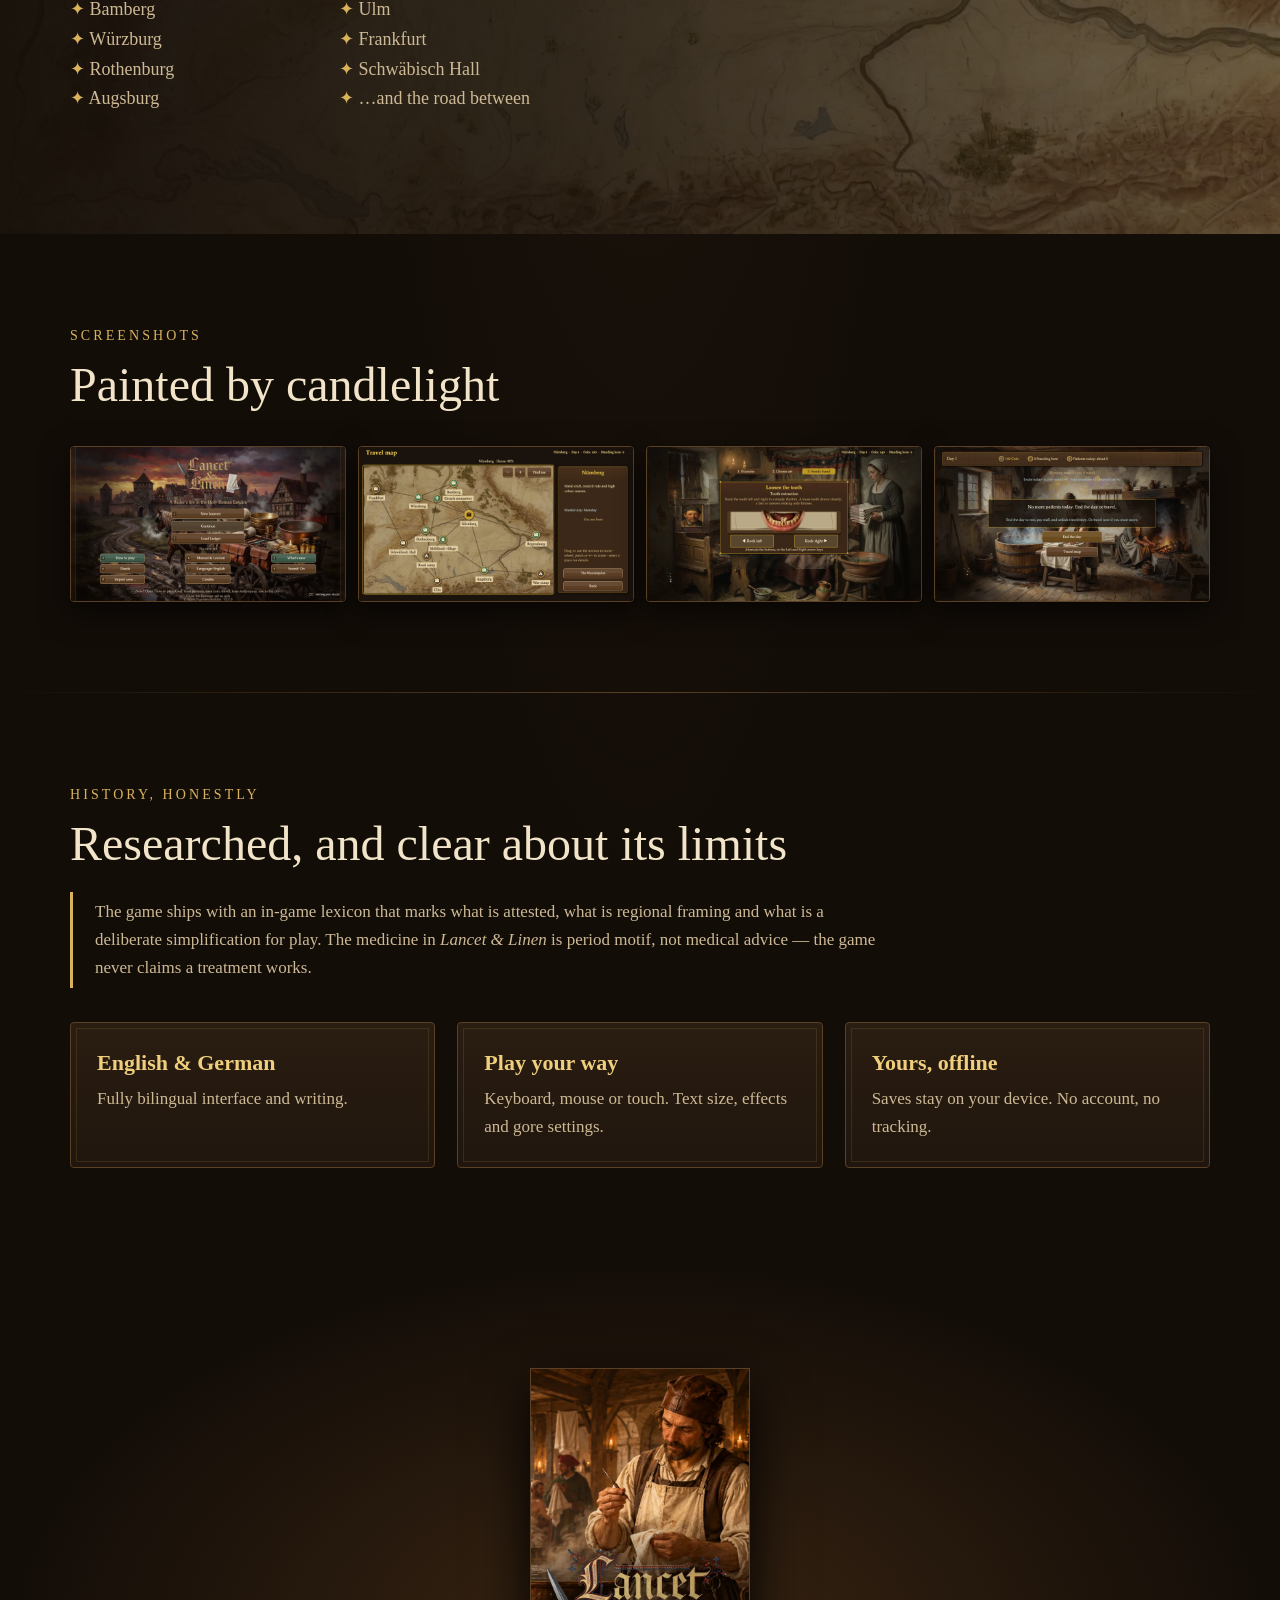
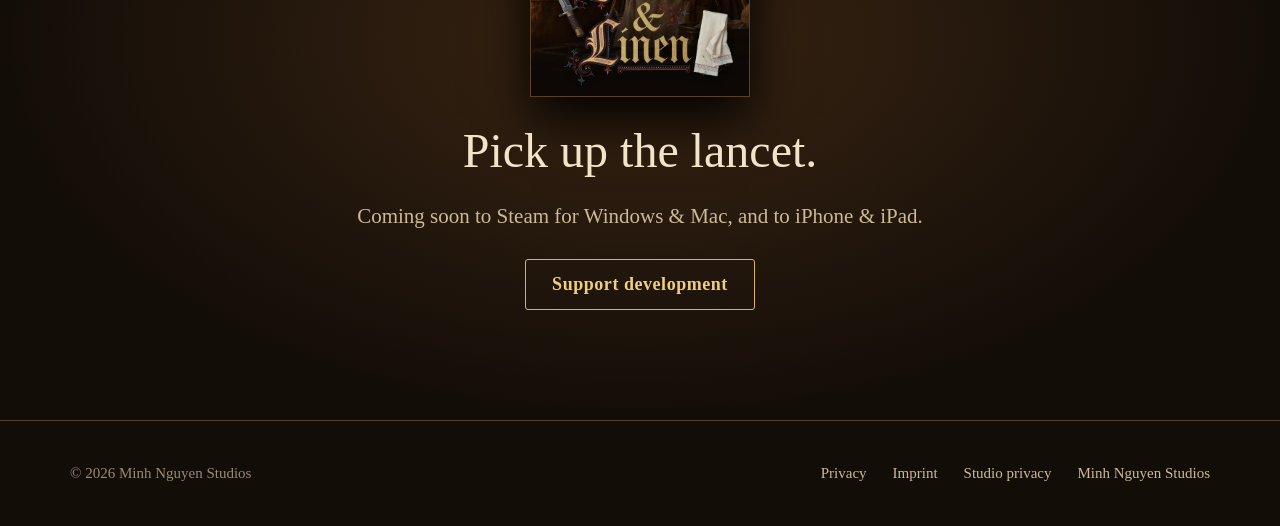
==== commit 1e68bf92: "Remove browser play links; Steam and iOS only" ====
--- a/index.html
+++ b/index.html
@@ -17,7 +17,7 @@
 <link rel="icon" href="favicon.png">
 <link rel="apple-touch-icon" href="apple-touch-icon.png">
 <link rel="stylesheet" href="style.css">
-<script type="application/ld+json">{"@context":"https://schema.org","@type":"VideoGame","name":"Lancet & Linen","alternateName":"Lanzett & Leinen","genre":["Simulation","Strategy"],"gamePlatform":["Web browser","Windows","macOS","iOS"],"inLanguage":["en","de"],"url":"https://minh.systems/lancetlinengame/","image":"https://minh.systems/lancetlinengame/img/og.jpg","author":{"@type":"Organization","name":"Minh Nguyen Studios"}}</script>
+<script type="application/ld+json">{"@context":"https://schema.org","@type":"VideoGame","name":"Lancet & Linen","alternateName":"Lanzett & Leinen","genre":["Simulation","Strategy"],"gamePlatform":["Windows","macOS","iOS"],"inLanguage":["en","de"],"url":"https://minh.systems/lancetlinengame/","image":"https://minh.systems/lancetlinengame/img/og.jpg","author":{"@type":"Organization","name":"Minh Nguyen Studios"}}</script>
 <script>(function(){var q=new URLSearchParams(location.search).get('lang');var s=null;try{s=localStorage.getItem('ll-lang')}catch(e){}var l=q||s||((navigator.language||'en').slice(0,2)==='de'?'de':'en');document.documentElement.lang=l==='de'?'de':'en';})();</script>
 </head>
 <body>
@@ -42,10 +42,10 @@
         <span data-l="de">Nürnberg, 1382. Ein Lanzett, sauberes Leinen und eine ruhige Hand — mehr besitzt ein Bader nicht. Alles andere musst du dir verdienen.</span>
       </p>
       <div class="cta">
-        <a class="btn" href="https://lancetlinen.minh.systems/"><span data-l="en">Play free in your browser</span><span data-l="de">Kostenlos im Browser spielen</span></a>
-        <a class="btn ghost" href="#game"><span data-l="en">Discover the game</span><span data-l="de">Mehr erfahren</span></a>
+        <a class="btn" href="#game"><span data-l="en">Discover the game</span><span data-l="de">Das Spiel entdecken</span></a>
+        <a class="btn ghost" href="#gallery"><span data-l="en">See screenshots</span><span data-l="de">Bilder ansehen</span></a>
       </div>
-      <p class="plat"><span data-l="en">Browser · <b>Coming to Steam</b> for Windows &amp; Mac · iPhone &amp; iPad</span><span data-l="de">Browser · <b>Bald auf Steam</b> für Windows &amp; Mac · iPhone &amp; iPad</span></p>
+      <p class="plat"><span data-l="en"><b>Coming soon to Steam</b> for Windows &amp; Mac · iPhone &amp; iPad</span><span data-l="de"><b>Bald auf Steam</b> für Windows &amp; Mac · iPhone &amp; iPad</span></p>
     </div>
   </div>
 </header>
@@ -167,9 +167,8 @@
   <div class="wrap rv">
     <img src="img/capsule.webp" alt="Lancet &amp; Linen" width="600" height="900" loading="lazy">
     <h2><span data-l="en">Pick up the lancet.</span><span data-l="de">Nimm das Lanzett.</span></h2>
-    <p class="lead" style="margin:0 auto"><span data-l="en">Start your journey today in the browser — no download, no account.</span><span data-l="de">Beginne deine Reise heute im Browser — ohne Download, ohne Konto.</span></p>
+    <p class="lead" style="margin:0 auto"><span data-l="en">Coming soon to Steam for Windows &amp; Mac, and to iPhone &amp; iPad.</span><span data-l="de">Bald auf Steam für Windows &amp; Mac sowie für iPhone &amp; iPad.</span></p>
     <div class="cta">
-      <a class="btn" href="https://lancetlinen.minh.systems/"><span data-l="en">Play now</span><span data-l="de">Jetzt spielen</span></a>
       <a class="btn ghost" href="https://www.paypal.com/donate/?business=mip%40gmx.biz&amp;currency_code=EUR"><span data-l="en">Support development</span><span data-l="de">Entwicklung unterstützen</span></a>
     </div>
   </div>
